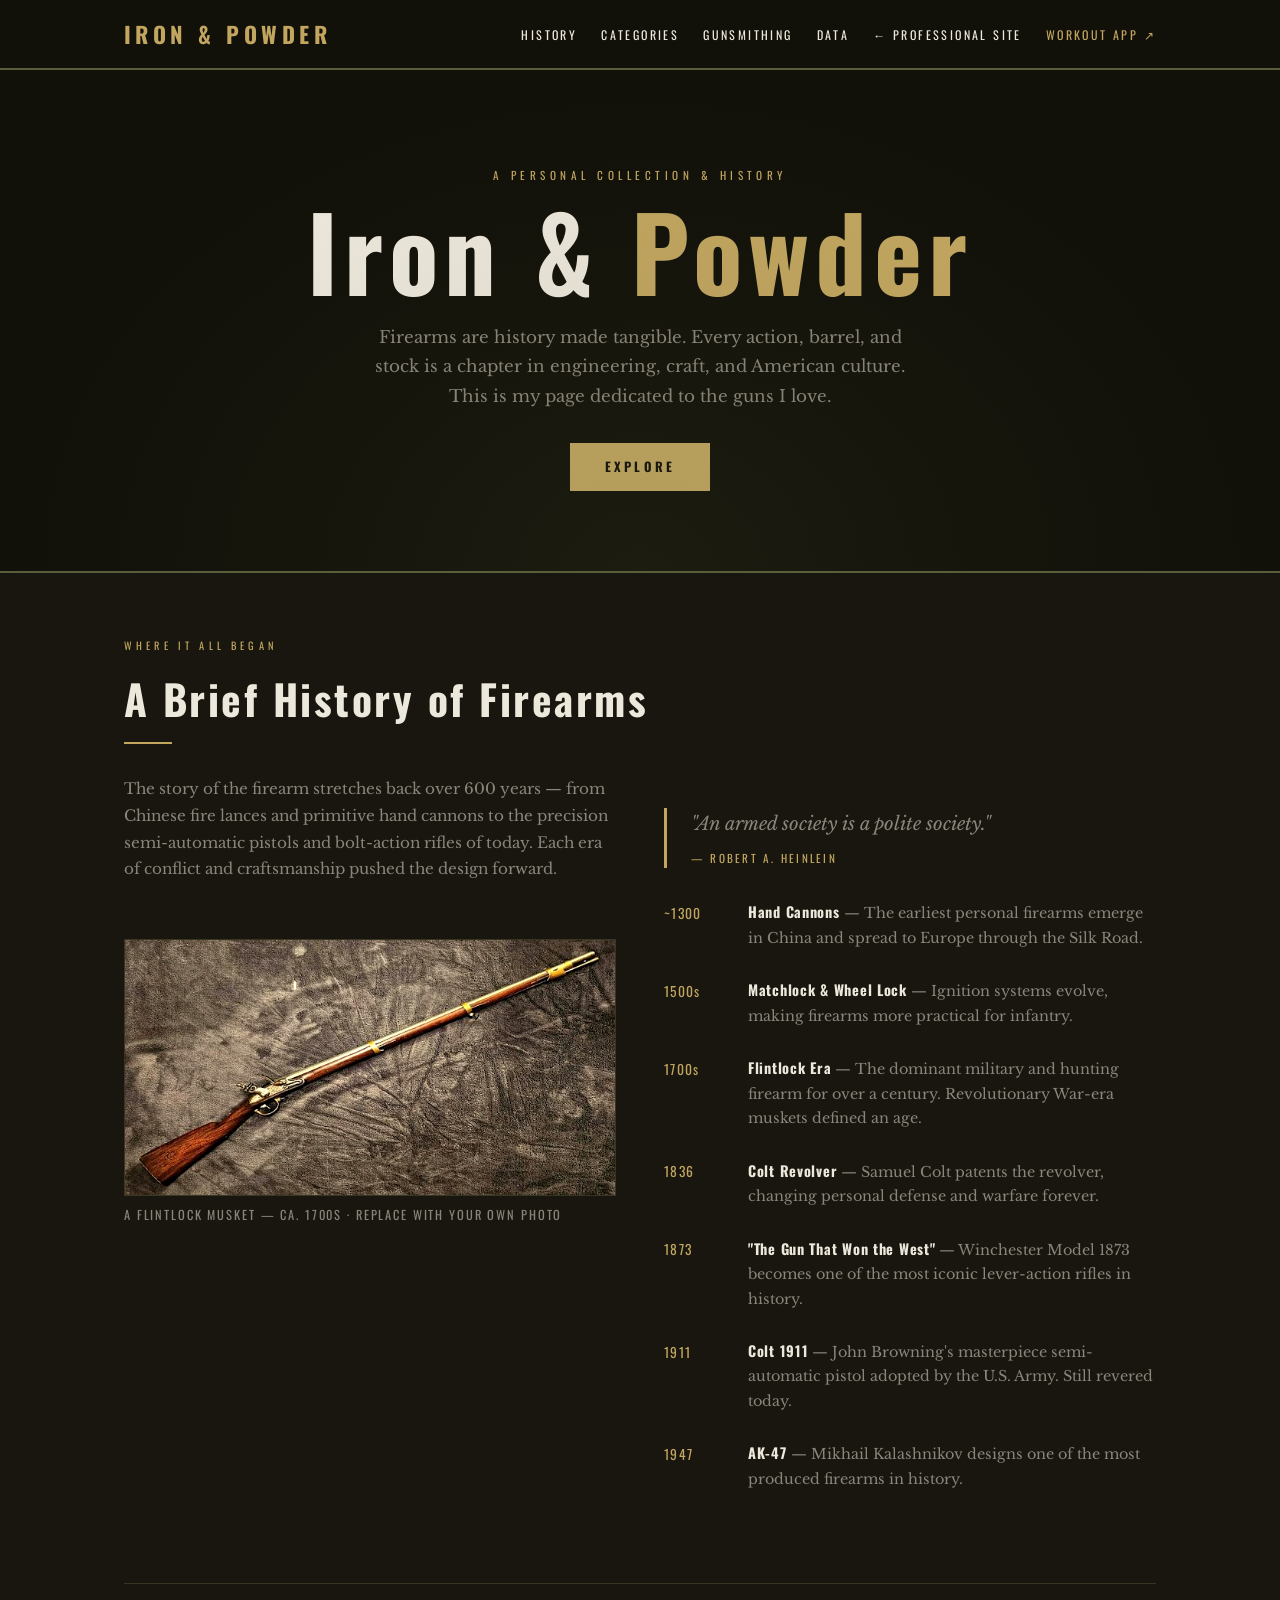
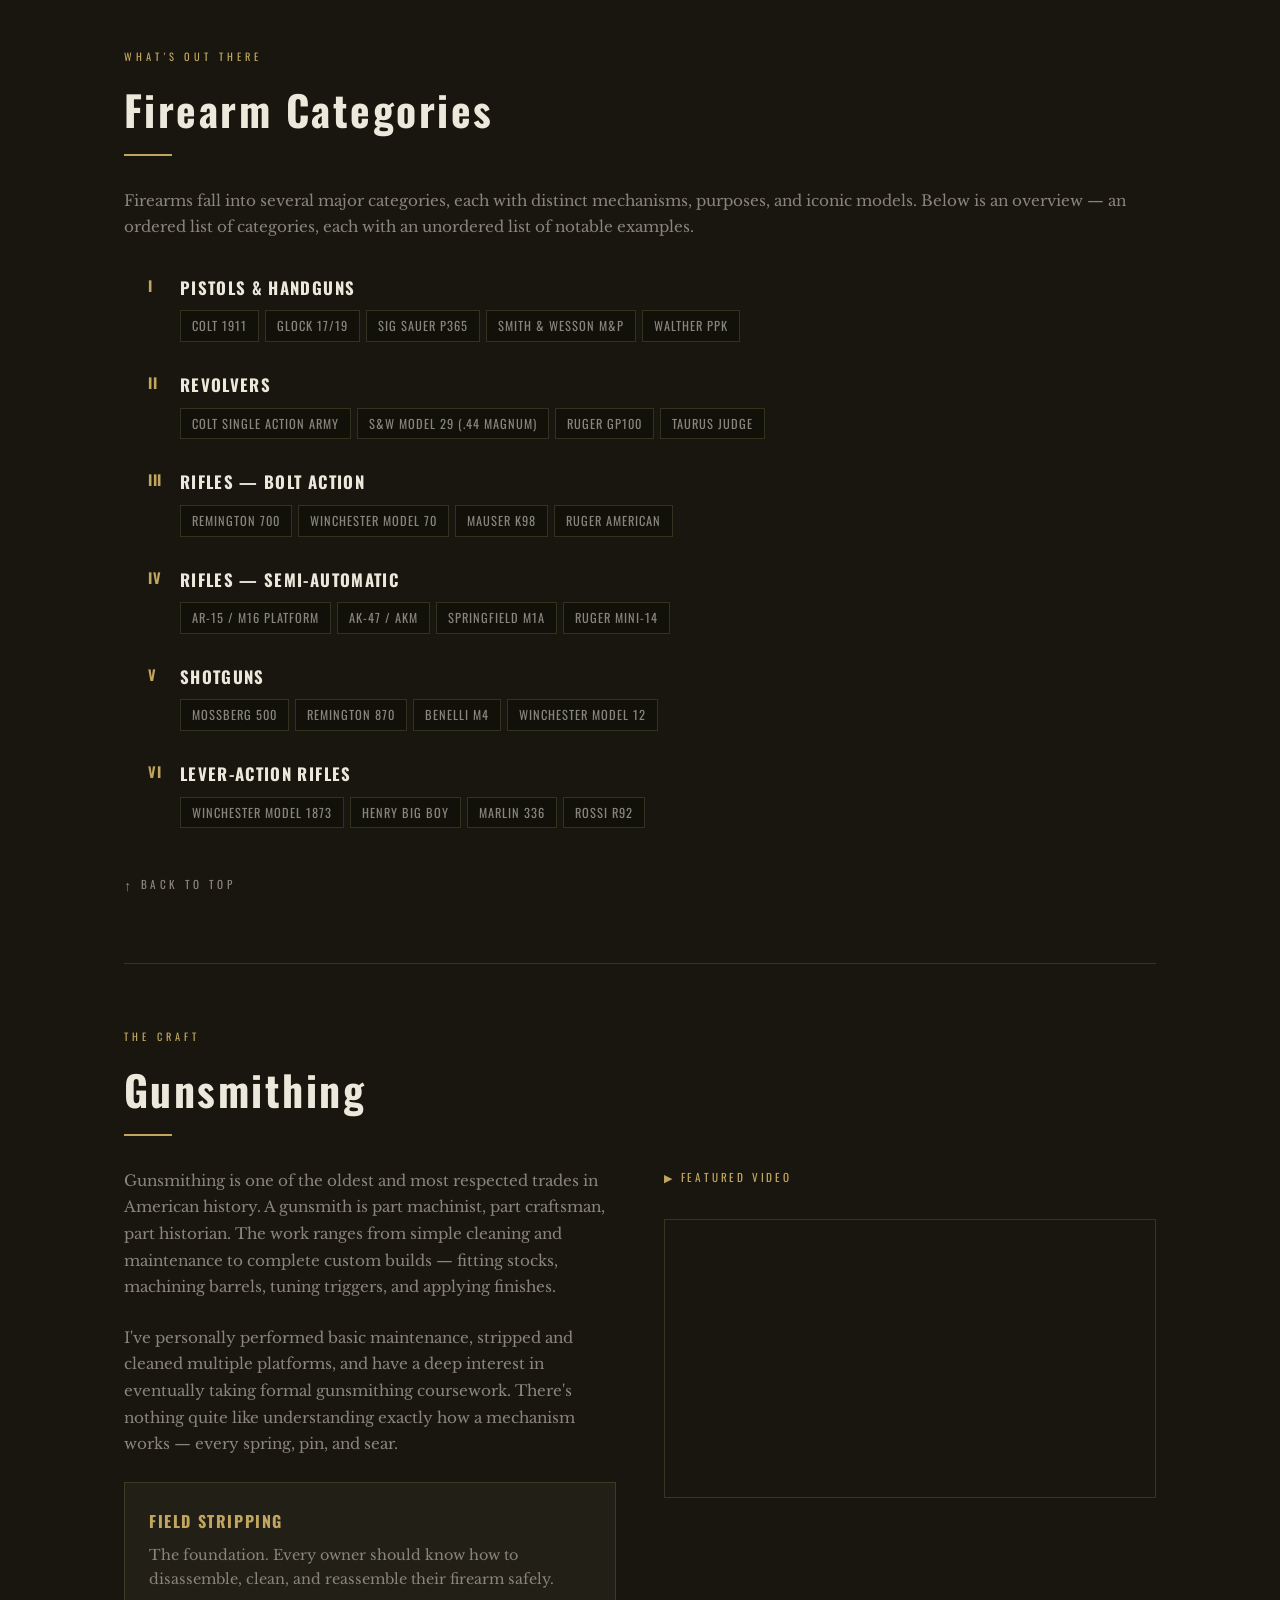
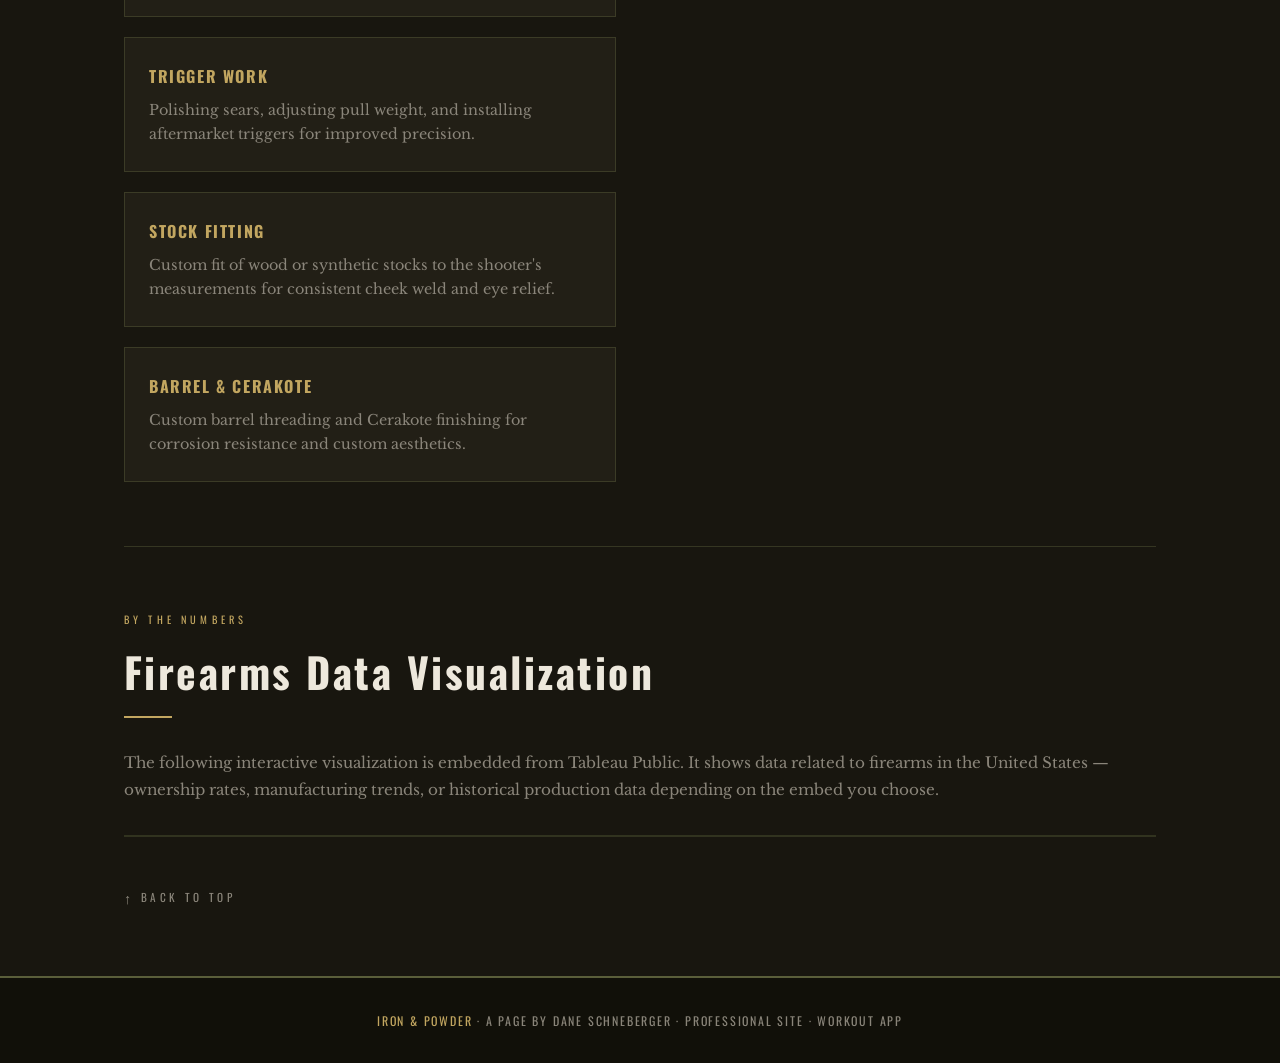
==== page2-firearms.html @ 99b76f35 "Add files via upload" ====
<!DOCTYPE html>
<html lang="en">
<head>
  <meta charset="UTF-8" />
  <meta name="viewport" content="width=device-width, initial-scale=1.0" />
  <title>Iron & Powder — Firearms by Dane Schneberger</title>

  <!-- Google Fonts — loaded here, applied in CSS file -->
  <link href="https://fonts.googleapis.com/css2?family=Oswald:wght@400;600;700&family=Libre+Baskerville:ital,wght@0,400;0,700;1,400&display=swap" rel="stylesheet" />

  <!-- EXTERNAL STYLESHEET (scratch-built, no Bootstrap) -->
  <link rel="stylesheet" href="firearms.css" />
</head>
<body id="top">

  <!-- ═══ HEADER / NAV ═══ -->
  <div id="site-header">
    <nav>
      <span class="brand">Iron &amp; Powder</span>
      <ul class="nav-links">
        <li><a href="#history">History</a></li>
        <li><a href="#categories">Categories</a></li>
        <li><a href="#gunsmithing">Gunsmithing</a></li>
        <li><a href="#data">Data</a></li>
        <!-- LINK BACK TO PROFESSIONAL PAGES -->
        <li><a href="index.html">← Professional Site</a></li>
        <!-- LINK TO WEB APP -->
        <li><a href="page3-workout.html" style="color:var(--tan)">Workout App ↗</a></li>
      </ul>
    </nav>
  </div>

  <!-- ═══ HERO ═══ -->
  <div id="hero">
    <div id="wrapper">
      <p class="eyebrow">A Personal Collection &amp; History</p>
      <h1>Iron &amp; <span>Powder</span></h1>
      <p class="hero-sub">
        Firearms are history made tangible. Every action, barrel, and stock is
        a chapter in engineering, craft, and American culture. This is my page
        dedicated to the guns I love.
      </p>
      <a href="#history" class="btn-hero">Explore</a>
    </div>
  </div>

  <!-- ═══ MAIN WRAPPER ═══ -->
  <div id="wrapper">

    <!-- ═══ SECTION 1: HISTORY ═══ -->
    <div id="history" class="content-section">
      <p class="section-eyebrow">Where It All Began</p>
      <h2 class="section-title">A Brief History of Firearms</h2>
      <div class="section-rule"></div>

      <div class="two-col">
        <div>
          <p style="color:var(--muted); font-size:0.95rem; margin-bottom:1.5rem;">
            The story of the firearm stretches back over 600 years — from Chinese fire lances and
            primitive hand cannons to the precision semi-automatic pistols and bolt-action rifles of
            today. Each era of conflict and craftsmanship pushed the design forward.
          </p>

          <div class="photo-block">
            <img
              src="flintlock.jpeg"
              alt="A historical flintlock musket"
            />
            <p class="photo-caption">A flintlock musket — ca. 1700s · Replace with your own photo</p>
          </div>
        </div>

        <div>
          <blockquote>
            "An armed society is a polite society."
            <cite>— Robert A. Heinlein</cite>
          </blockquote>

          <!-- HISTORY TIMELINE -->
          <ul class="history-list">
            <li>
              <span class="yr">~1300</span>
              <div class="desc"><strong>Hand Cannons</strong> — The earliest personal firearms emerge in China and spread to Europe through the Silk Road.</div>
            </li>
            <li>
              <span class="yr">1500s</span>
              <div class="desc"><strong>Matchlock &amp; Wheel Lock</strong> — Ignition systems evolve, making firearms more practical for infantry.</div>
            </li>
            <li>
              <span class="yr">1700s</span>
              <div class="desc"><strong>Flintlock Era</strong> — The dominant military and hunting firearm for over a century. Revolutionary War-era muskets defined an age.</div>
            </li>
            <li>
              <span class="yr">1836</span>
              <div class="desc"><strong>Colt Revolver</strong> — Samuel Colt patents the revolver, changing personal defense and warfare forever.</div>
            </li>
            <li>
              <span class="yr">1873</span>
              <div class="desc"><strong>"The Gun That Won the West"</strong> — Winchester Model 1873 becomes one of the most iconic lever-action rifles in history.</div>
            </li>
            <li>
              <span class="yr">1911</span>
              <div class="desc"><strong>Colt 1911</strong> — John Browning's masterpiece semi-automatic pistol adopted by the U.S. Army. Still revered today.</div>
            </li>
            <li>
              <span class="yr">1947</span>
              <div class="desc"><strong>AK-47</strong> — Mikhail Kalashnikov designs one of the most produced firearms in history.</div>
            </li>
          </ul>
        </div>
      </div>
    </div>

    <!-- ═══ SECTION 2: CATEGORIES (Ordered + Unordered nested list) ═══ -->
    <div id="categories" class="content-section">
      <p class="section-eyebrow">What's Out There</p>
      <h2 class="section-title">Firearm Categories</h2>
      <div class="section-rule"></div>

      <p style="color:var(--muted); font-size:0.95rem; margin-bottom:2rem;">
        Firearms fall into several major categories, each with distinct mechanisms,
        purposes, and iconic models. Below is an overview — an ordered list of
        categories, each with an unordered list of notable examples.
      </p>

      <!-- ORDERED LIST (Roman numeral categories) with UNORDERED nested lists (examples) -->
      <ol class="categories-list">
        <li>
          <strong>Pistols &amp; Handguns</strong>
          <ul>
            <li>Colt 1911</li>
            <li>Glock 17/19</li>
            <li>Sig Sauer P365</li>
            <li>Smith &amp; Wesson M&amp;P</li>
            <li>Walther PPK</li>
          </ul>
        </li>
        <li>
          <strong>Revolvers</strong>
          <ul>
            <li>Colt Single Action Army</li>
            <li>S&amp;W Model 29 (.44 Magnum)</li>
            <li>Ruger GP100</li>
            <li>Taurus Judge</li>
          </ul>
        </li>
        <li>
          <strong>Rifles — Bolt Action</strong>
          <ul>
            <li>Remington 700</li>
            <li>Winchester Model 70</li>
            <li>Mauser K98</li>
            <li>Ruger American</li>
          </ul>
        </li>
        <li>
          <strong>Rifles — Semi-Automatic</strong>
          <ul>
            <li>AR-15 / M16 Platform</li>
            <li>AK-47 / AKM</li>
            <li>Springfield M1A</li>
            <li>Ruger Mini-14</li>
          </ul>
        </li>
        <li>
          <strong>Shotguns</strong>
          <ul>
            <li>Mossberg 500</li>
            <li>Remington 870</li>
            <li>Benelli M4</li>
            <li>Winchester Model 12</li>
          </ul>
        </li>
        <li>
          <strong>Lever-Action Rifles</strong>
          <ul>
            <li>Winchester Model 1873</li>
            <li>Henry Big Boy</li>
            <li>Marlin 336</li>
            <li>Rossi R92</li>
          </ul>
        </li>
      </ol>

      <a href="#top" class="back-to-top">Back to Top</a>
    </div>

    <!-- ═══ SECTION 3: GUNSMITHING ═══ -->
    <div id="gunsmithing" class="content-section">
      <p class="section-eyebrow">The Craft</p>
      <h2 class="section-title">Gunsmithing</h2>
      <div class="section-rule"></div>

      <div class="two-col">
        <div>
          <p style="color:var(--muted); font-size:0.95rem; margin-bottom:1.5rem;">
            Gunsmithing is one of the oldest and most respected trades in American history.
            A gunsmith is part machinist, part craftsman, part historian. The work ranges
            from simple cleaning and maintenance to complete custom builds — fitting stocks,
            machining barrels, tuning triggers, and applying finishes.
          </p>
          <p style="color:var(--muted); font-size:0.95rem; margin-bottom:1.5rem;">
            I've personally performed basic maintenance, stripped and cleaned multiple
            platforms, and have a deep interest in eventually taking formal gunsmithing
            coursework. There's nothing quite like understanding exactly how a mechanism
            works — every spring, pin, and sear.
          </p>

          <div class="card-grid">
            <div class="card">
              <h3>Field Stripping</h3>
              <p>The foundation. Every owner should know how to disassemble, clean, and reassemble their firearm safely.</p>
            </div>
            <div class="card">
              <h3>Trigger Work</h3>
              <p>Polishing sears, adjusting pull weight, and installing aftermarket triggers for improved precision.</p>
            </div>
            <div class="card">
              <h3>Stock Fitting</h3>
              <p>Custom fit of wood or synthetic stocks to the shooter's measurements for consistent cheek weld and eye relief.</p>
            </div>
            <div class="card">
              <h3>Barrel & Cerakote</h3>
              <p>Custom barrel threading and Cerakote finishing for corrosion resistance and custom aesthetics.</p>
            </div>
          </div>
        </div>

        <div>
          
          <p style="font-family:'Oswald',sans-serif; font-size:0.7rem; letter-spacing:0.25em; text-transform:uppercase; color:var(--tan); margin-bottom:0.5rem;">▶ Featured Video</p>
          <div class="video-wrapper">
            <iframe
              src="https://www.youtube.com/embed/JNmFDiiA9B4"
              title="Gunsmithing: How Guns Are Made"
              allow="accelerometer; autoplay; clipboard-write; encrypted-media; gyroscope; picture-in-picture"
              allowfullscreen
            ></iframe>
          </div>
        </div>
      </div>
    </div>

    <!-- ═══ SECTION 4: TABLEAU DATA ═══ -->
    <div id="data" class="content-section">
      <p class="section-eyebrow">By The Numbers</p>
      <h2 class="section-title">Firearms Data Visualization</h2>
      <div class="section-rule"></div>

      <p style="color:var(--muted); font-size:0.95rem; margin-bottom:1.5rem;">
        The following interactive visualization is embedded from Tableau Public. It shows
        data related to firearms in the United States — ownership rates, manufacturing
        trends, or historical production data depending on the embed you choose.
      </p>

      
      <div class="tableau-wrapper">
  <div class='tableauPlaceholder' id='viz1776807927410' style='position: relative'>
    <noscript>
      <a href='#'>
        <img
          alt='Dashboard 2'
          src='https://public.tableau.com/static/images/S6/S6KXCMPZH/1_rss.png'
          style='border: none'
        />
      </a>
    </noscript>
    <object class='tableauViz' style='display:none;'>
      <param name='host_url'           value='https%3A%2F%2Fpublic.tableau.com%2F' />
      <param name='embed_code_version' value='3' />
      <param name='path'               value='shared/S6KXCMPZH' />
      <param name='toolbar'            value='yes' />
      <param name='static_image'       value='https://public.tableau.com/static/images/S6/S6KXCMPZH/1.png' />
      <param name='animate_transition' value='yes' />
      <param name='display_static_image' value='yes' />
      <param name='display_spinner'    value='yes' />
      <param name='display_overlay'    value='yes' />
      <param name='display_count'      value='yes' />
      <param name='language'           value='en-US' />
    </object>
  </div>
  <script type='text/javascript'>
    var divElement = document.getElementById('viz1776807927410');
    var vizElement = divElement.getElementsByTagName('object')[0];
    vizElement.style.width  = '100%';
    vizElement.style.height = '827px';
    var scriptElement = document.createElement('script');
    scriptElement.src = 'https://public.tableau.com/javascripts/api/viz_v1.js';
    vizElement.parentNode.insertBefore(scriptElement, vizElement);
  </script>
      </div>
      <a href="#top" class="back-to-top">Back to Top</a>
    </div>

  </div><!-- end #wrapper -->

  <!-- ═══ FOOTER ═══ -->
  <footer>
    <div id="wrapper">
      <p>
        <span>Iron &amp; Powder</span> · A page by Dane Schneberger ·
        <a href="index.html" style="color:var(--muted)">Professional Site</a> ·
        <a href="page3-workout.html" style="color:var(--muted)">Workout App</a>
      </p>
    </div>
  </footer>

</body>
</html>
---- firearms.css ----
/* ── firearms.css ── Dane Schneberger · Scratch Page Stylesheet ── */

/* === RESET & BASE === */
*, *::before, *::after {
  box-sizing: border-box;
  margin: 0;
  padding: 0;
}

:root {
  --bg:       #18160f;
  --bg-card:  #221f16;
  --bg-dark:  #111009;
  --olive:    #5a5e3a;
  --olive-lt: #808558;
  --tan:      #c2a660;
  --tan-lt:   #d9bc85;
  --rust:     #8b4b2b;
  --offwhite: #ede8dc;
  --muted:    #8a857a;
  --border:   rgba(90,94,58,0.45);
}

html { scroll-behavior: smooth; }

body {
  background-color: var(--bg);
  color: var(--offwhite);
  font-family: 'Libre Baskerville', Georgia, 'Times New Roman', serif;
  font-size: 16px;
  line-height: 1.75;
}

/* === TYPOGRAPHY === */
h1, h2, h3, h4, h5 {
  font-family: 'Oswald', 'Impact', 'Arial Narrow', sans-serif;
  font-weight: 700;
  letter-spacing: 0.06em;
  color: var(--offwhite);
}

a {
  color: var(--tan);
  text-decoration: none;
  transition: color 0.2s;
}

a:hover { color: var(--tan-lt); }

/* === DIV 1: SITE WRAPPER === */
div#wrapper {
  max-width: 1080px;
  margin: 0 auto;
  padding: 0 1.5rem;
}

/* === DIV 2: HEADER / NAV BAR === */
div#site-header {
  background: var(--bg-dark);
  border-bottom: 2px solid var(--olive);
  padding: 0.9rem 0;
  position: sticky;
  top: 0;
  z-index: 100;
}

div#site-header nav {
  max-width: 1080px;
  margin: 0 auto;
  padding: 0 1.5rem;
  display: flex;
  justify-content: space-between;
  align-items: center;
  flex-wrap: wrap;
  gap: 0.5rem;
}

div#site-header .brand {
  font-family: 'Oswald', sans-serif;
  font-size: 1.4rem;
  letter-spacing: 0.2em;
  text-transform: uppercase;
  color: var(--tan);
  font-weight: 700;
}

div#site-header .nav-links {
  display: flex;
  gap: 1.5rem;
  list-style: none;
}

div#site-header .nav-links a {
  font-family: 'Oswald', sans-serif;
  font-size: 0.75rem;
  letter-spacing: 0.2em;
  text-transform: uppercase;
  color: var(--offwhite);
  font-weight: 400;
}

div#site-header .nav-links a:hover { color: var(--tan); }

/* === DIV 3: MAIN CONTENT SECTIONS === */
div.content-section {
  padding: 4rem 0;
  border-bottom: 1px solid var(--border);
}

div.content-section:last-of-type { border-bottom: none; }

/* === HERO === */
div#hero {
  background: var(--bg-dark);
  border-bottom: 2px solid var(--olive);
  padding: 6rem 0 5rem;
  text-align: center;
  position: relative;
  overflow: hidden;
}

div#hero::before {
  content: '';
  position: absolute;
  inset: 0;
  background: radial-gradient(ellipse at center bottom, rgba(90,94,58,0.15) 0%, transparent 70%);
  pointer-events: none;
}

div#hero .eyebrow {
  font-family: 'Oswald', sans-serif;
  font-size: 0.7rem;
  letter-spacing: 0.4em;
  text-transform: uppercase;
  color: var(--tan);
  margin-bottom: 1rem;
}

div#hero h1 {
  font-size: clamp(3rem, 8vw, 6.5rem);
  line-height: 0.95;
  margin-bottom: 1.5rem;
}

div#hero h1 span { color: var(--tan); }

div#hero p.hero-sub {
  max-width: 560px;
  margin: 0 auto 2rem;
  color: var(--muted);
  font-size: 1.05rem;
}

.btn-hero {
  display: inline-block;
  background: var(--tan);
  color: var(--bg-dark);
  font-family: 'Oswald', sans-serif;
  font-weight: 700;
  font-size: 0.8rem;
  letter-spacing: 0.25em;
  text-transform: uppercase;
  padding: 0.8rem 2.2rem;
  border: none;
  cursor: pointer;
  transition: background 0.2s, transform 0.15s;
  text-decoration: none;
}

.btn-hero:hover { background: var(--tan-lt); transform: translateY(-2px); color: var(--bg-dark); }

/* === SECTION HEADERS === */
.section-eyebrow {
  font-family: 'Oswald', sans-serif;
  font-size: 0.65rem;
  letter-spacing: 0.4em;
  text-transform: uppercase;
  color: var(--tan);
  margin-bottom: 0.4rem;
}

.section-title {
  font-size: clamp(1.8rem, 3.5vw, 2.6rem);
  margin-bottom: 0.5rem;
}

.section-rule {
  width: 3rem;
  height: 2px;
  background: var(--tan);
  margin-bottom: 2rem;
}

/* === CARDS === */
.card-grid {
  display: grid;
  grid-template-columns: repeat(auto-fit, minmax(260px, 1fr));
  gap: 1.25rem;
  margin-top: 1rem;
}

.card {
  background: var(--bg-card);
  border: 1px solid var(--border);
  padding: 1.5rem;
  transition: border-color 0.2s, transform 0.2s;
}

.card:hover { border-color: var(--tan); transform: translateY(-3px); }

.card h3 {
  font-size: 1rem;
  letter-spacing: 0.1em;
  color: var(--tan);
  margin-bottom: 0.5rem;
  text-transform: uppercase;
}

.card p { font-size: 0.9rem; color: var(--muted); line-height: 1.7; margin: 0; }

/* === ORDERED + UNORDERED LIST === */
.categories-list {
  padding-left: 1.5rem;
  counter-reset: cat-counter;
  list-style: none;
}

.categories-list > li {
  counter-increment: cat-counter;
  margin-bottom: 1.75rem;
  position: relative;
  padding-left: 2rem;
}

.categories-list > li::before {
  content: counter(cat-counter, upper-roman);
  position: absolute;
  left: 0;
  top: 0;
  font-family: 'Oswald', sans-serif;
  font-size: 0.9rem;
  color: var(--tan);
  font-weight: 700;
  letter-spacing: 0.05em;
}

.categories-list > li > strong {
  display: block;
  font-family: 'Oswald', sans-serif;
  font-size: 1.05rem;
  letter-spacing: 0.08em;
  text-transform: uppercase;
  color: var(--offwhite);
  margin-bottom: 0.5rem;
}

.categories-list > li > ul {
  list-style: none;
  padding-left: 0;
  margin-top: 0.4rem;
  display: flex;
  flex-wrap: wrap;
  gap: 0.35rem;
}

.categories-list > li > ul > li {
  background: var(--bg-dark);
  border: 1px solid var(--border);
  font-size: 0.78rem;
  font-family: 'Oswald', sans-serif;
  letter-spacing: 0.08em;
  text-transform: uppercase;
  color: var(--muted);
  padding: 0.25rem 0.7rem;
  transition: border-color 0.15s, color 0.15s;
}

.categories-list > li > ul > li:hover { border-color: var(--tan); color: var(--offwhite); }

/* === PHOTO === */
.photo-block {
  margin: 2rem 0;
  position: relative;
  display: inline-block;
}

.photo-block img {
  width: 100%;
  max-width: 640px;
  display: block;
  filter: sepia(0.2) contrast(1.05);
  border: 1px solid var(--border);
}

.photo-caption {
  font-size: 0.78rem;
  font-family: 'Oswald', sans-serif;
  letter-spacing: 0.15em;
  text-transform: uppercase;
  color: var(--muted);
  margin-top: 0.5rem;
}

/* === VIDEO === */
.video-wrapper {
  position: relative;
  padding-bottom: 56.25%;
  height: 0;
  overflow: hidden;
  border: 1px solid var(--border);
  margin: 2rem 0;
}

.video-wrapper iframe {
  position: absolute;
  top: 0; left: 0;
  width: 100%; height: 100%;
  border: none;
}

/* === TABLEAU === */
.tableau-wrapper {
  border: 1px solid var(--border);
  overflow: hidden;
  margin: 2rem 0;
  background: var(--bg-dark);
}

/* === ANCHOR BACK TO TOP === */
.back-to-top {
  display: inline-flex;
  align-items: center;
  gap: 0.4rem;
  font-family: 'Oswald', sans-serif;
  font-size: 0.7rem;
  letter-spacing: 0.3em;
  text-transform: uppercase;
  color: var(--muted);
  text-decoration: none;
  transition: color 0.2s;
  margin-top: 1rem;
}

.back-to-top:hover { color: var(--tan); }
.back-to-top::before { content: '↑'; font-size: 0.9rem; }

/* === FOOTER === */
footer {
  background: var(--bg-dark);
  border-top: 2px solid var(--olive);
  padding: 2rem 0;
  text-align: center;
}

footer p {
  font-family: 'Oswald', sans-serif;
  font-size: 0.75rem;
  letter-spacing: 0.15em;
  text-transform: uppercase;
  color: var(--muted);
}

footer span { color: var(--tan); }

/* === QUOTE BLOCK === */
blockquote {
  border-left: 3px solid var(--tan);
  padding-left: 1.5rem;
  margin: 2rem 0;
  font-size: 1.15rem;
  font-style: italic;
  color: var(--muted);
}

blockquote cite {
  display: block;
  font-style: normal;
  font-family: 'Oswald', sans-serif;
  font-size: 0.7rem;
  letter-spacing: 0.2em;
  text-transform: uppercase;
  color: var(--tan);
  margin-top: 0.5rem;
}

/* === TWO-COL LAYOUT === */
.two-col {
  display: grid;
  grid-template-columns: 1fr 1fr;
  gap: 3rem;
  align-items: start;
}

@media (max-width: 700px) {
  .two-col { grid-template-columns: 1fr; gap: 2rem; }
}

/* === HISTORY TIMELINE === */
.history-list {
  list-style: none;
  padding: 0;
}

.history-list li {
  display: flex;
  gap: 1.25rem;
  margin-bottom: 1.75rem;
  align-items: flex-start;
}

.history-list .yr {
  font-family: 'Oswald', sans-serif;
  font-size: 0.85rem;
  letter-spacing: 0.1em;
  color: var(--tan);
  min-width: 4rem;
  padding-top: 0.1rem;
}

.history-list .desc {
  font-size: 0.9rem;
  color: var(--muted);
  line-height: 1.7;
}

.history-list .desc strong { color: var(--offwhite); font-style: normal; font-family: 'Oswald', sans-serif; letter-spacing: 0.05em; }
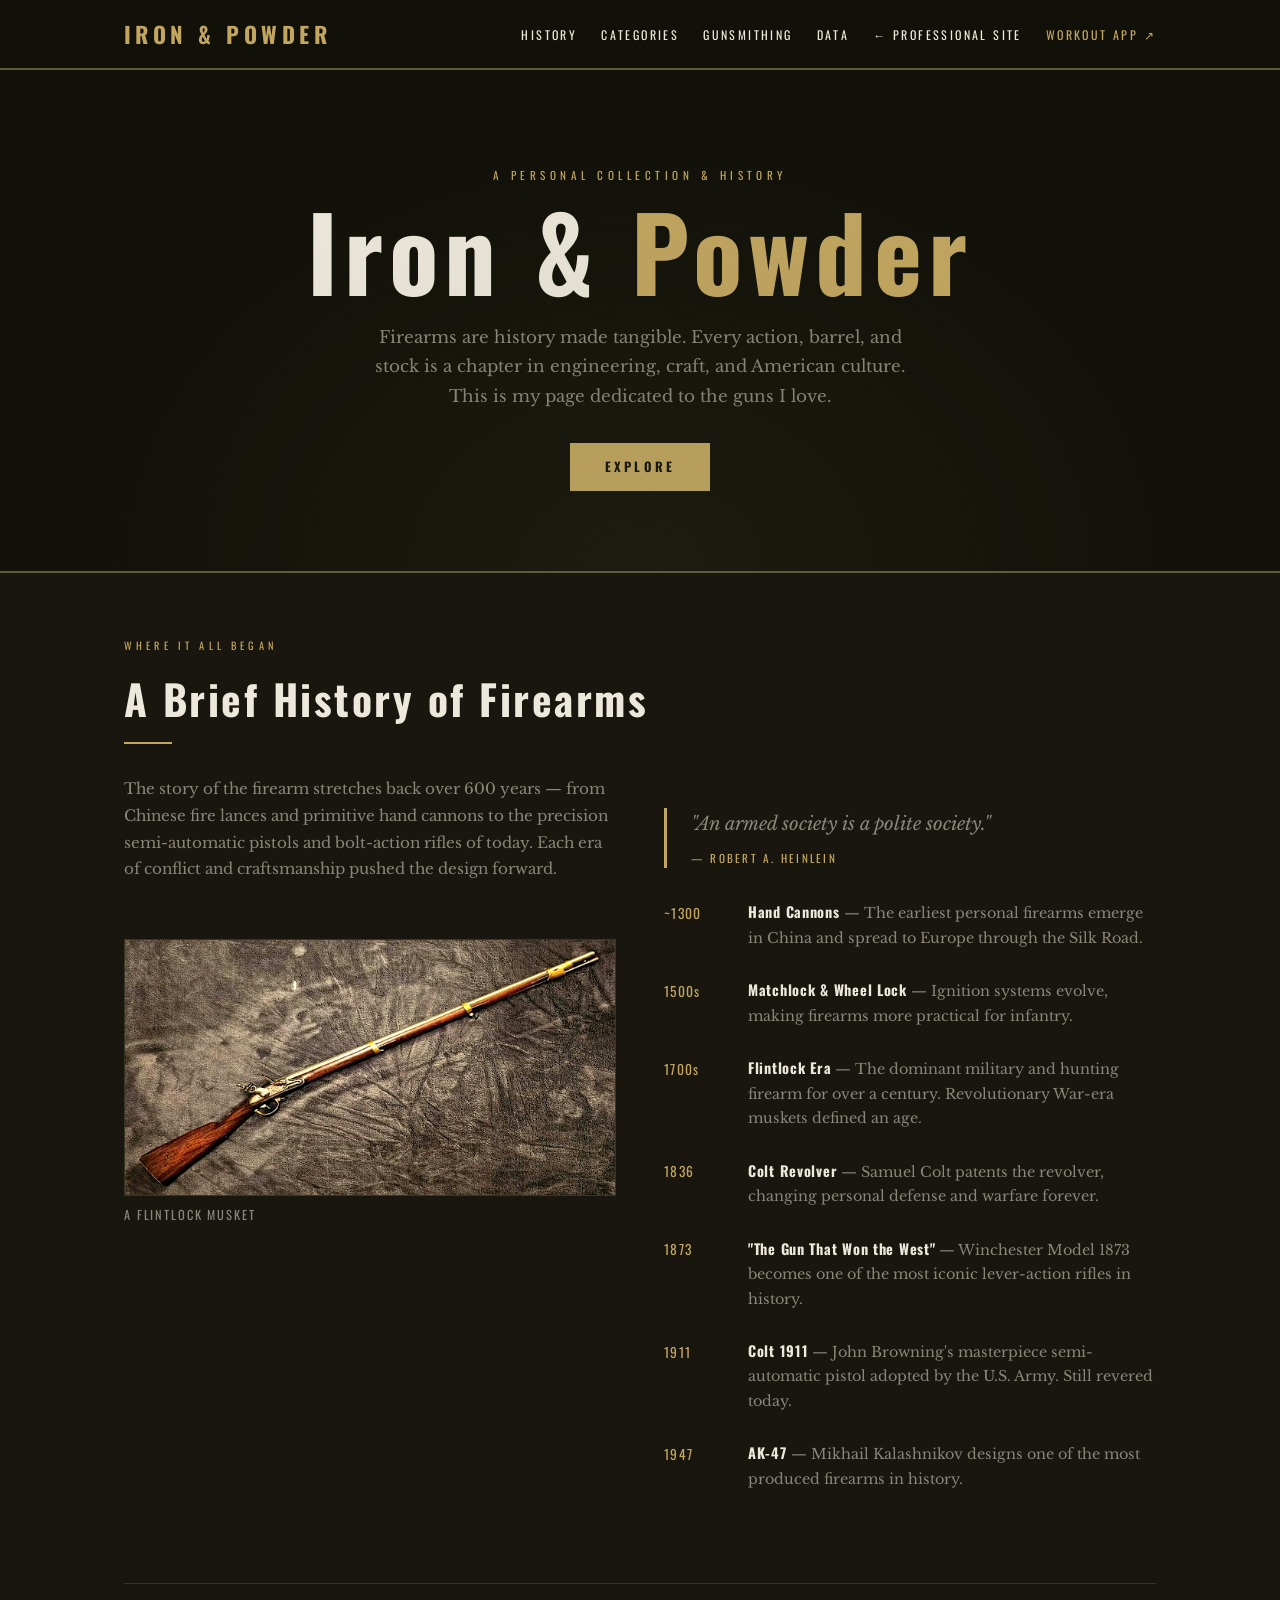
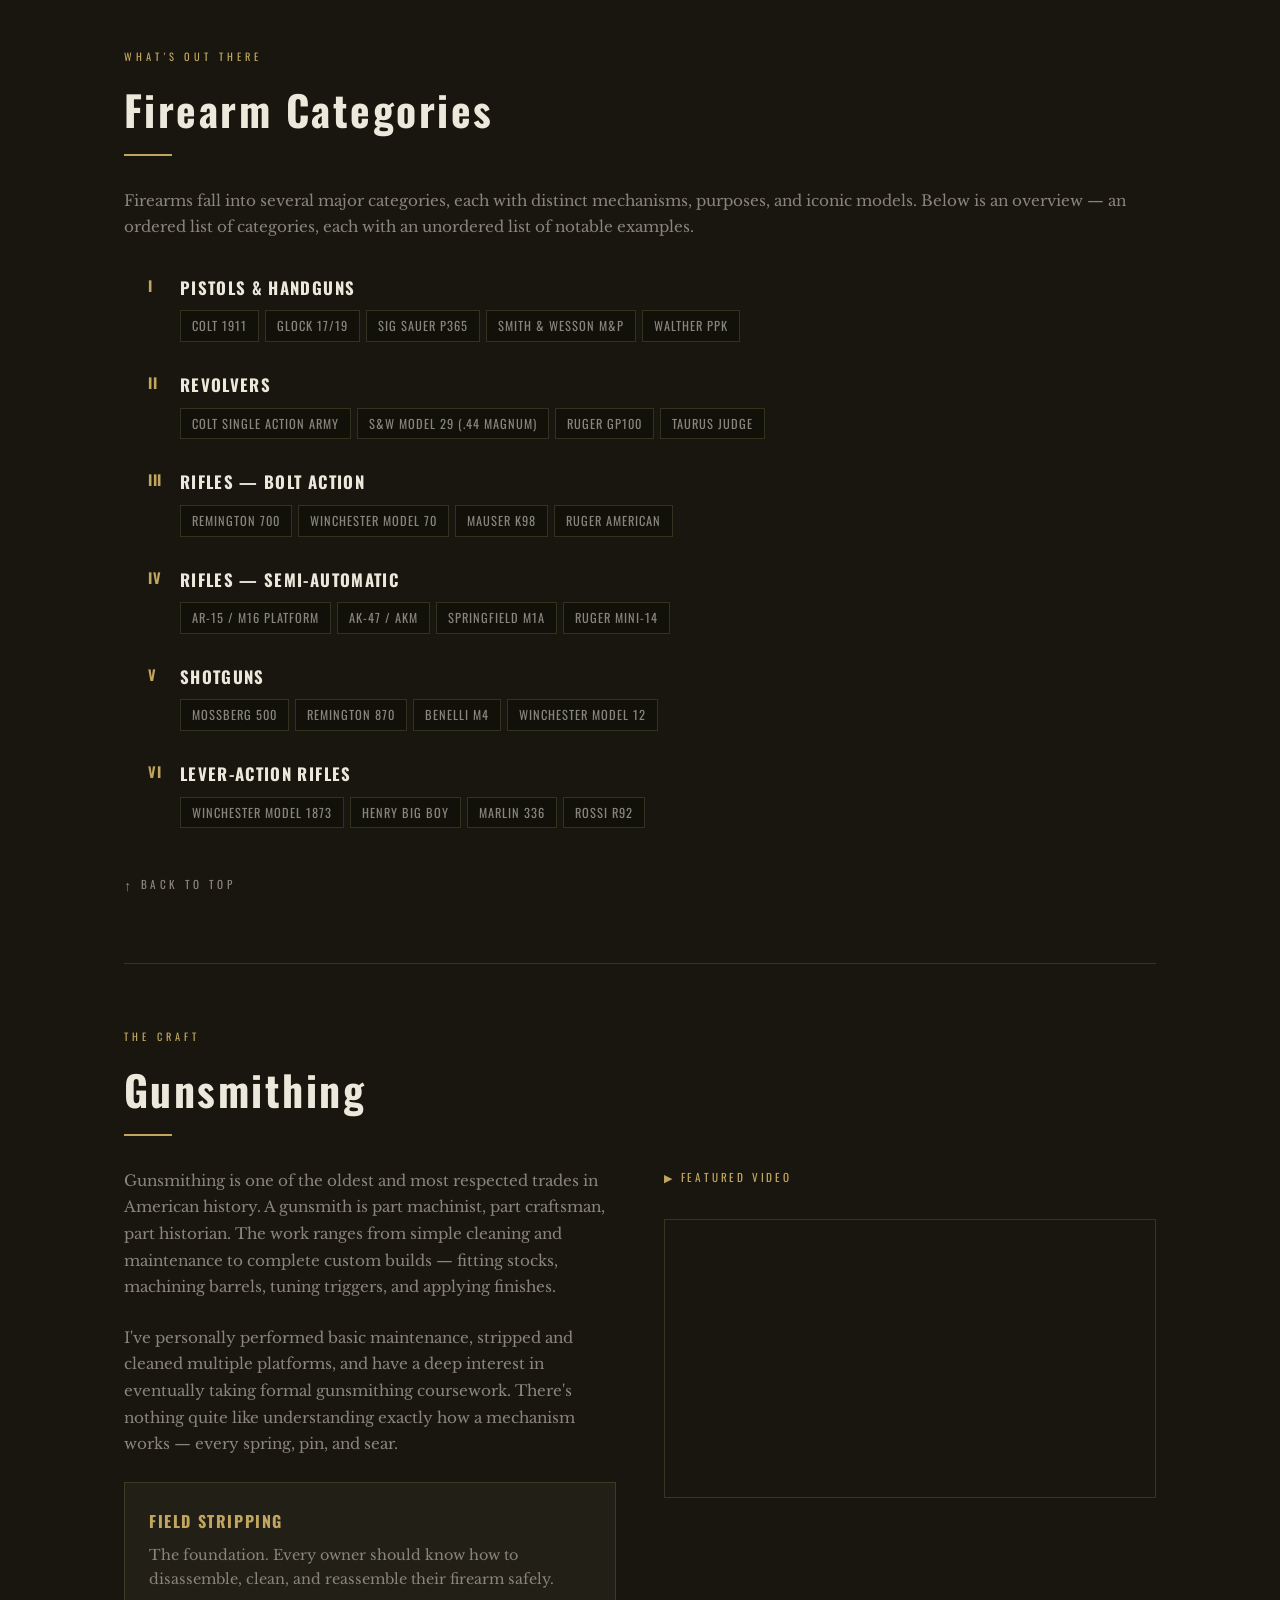
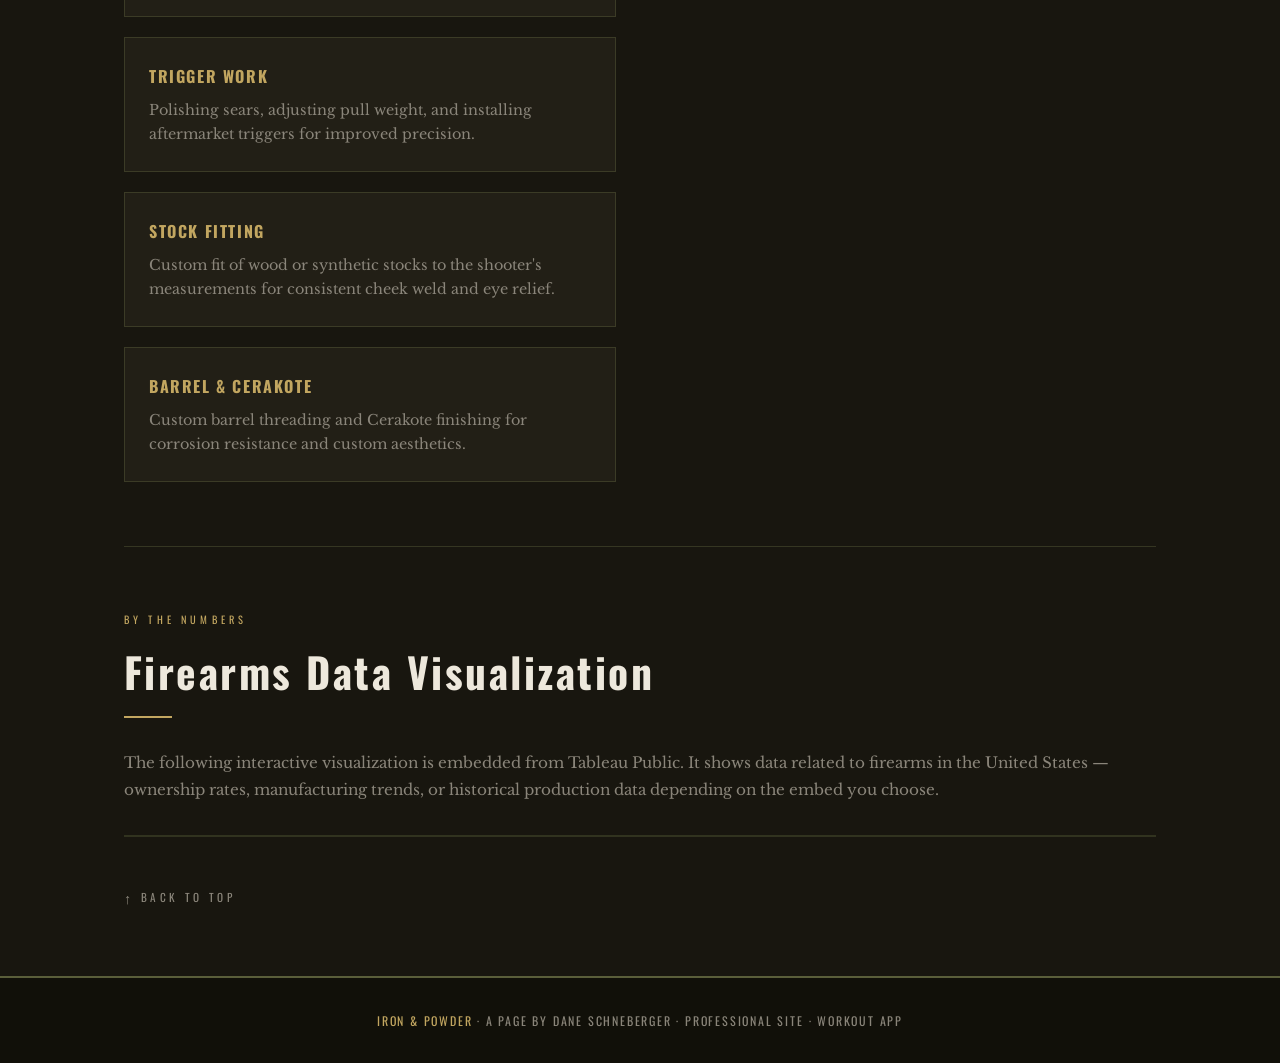
==== commit ba09d123: "Update page2-firearms.html" ====
--- a/page2-firearms.html
+++ b/page2-firearms.html
@@ -66,7 +66,7 @@
               src="flintlock.jpeg"
               alt="A historical flintlock musket"
             />
-            <p class="photo-caption">A flintlock musket — ca. 1700s · Replace with your own photo</p>
+            <p class="photo-caption">A flintlock musket</p>
           </div>
         </div>
 
@@ -231,9 +231,11 @@
           <p style="font-family:'Oswald',sans-serif; font-size:0.7rem; letter-spacing:0.25em; text-transform:uppercase; color:var(--tan); margin-bottom:0.5rem;">▶ Featured Video</p>
           <div class="video-wrapper">
             <iframe
-              src="https://www.youtube.com/embed/JNmFDiiA9B4"
-              title="Gunsmithing: How Guns Are Made"
-              allow="accelerometer; autoplay; clipboard-write; encrypted-media; gyroscope; picture-in-picture"
+              src="https://www.youtube.com/embed/wVWo2BQXSJ0?si=5VAfX9wpqhS3a5eJ"
+              title="YouTube video player"
+              frameborder="0"
+              allow="accelerometer; autoplay; clipboard-write; encrypted-media; gyroscope; picture-in-picture; web-share"
+              referrerpolicy="strict-origin-when-cross-origin"
               allowfullscreen
             ></iframe>
           </div>
